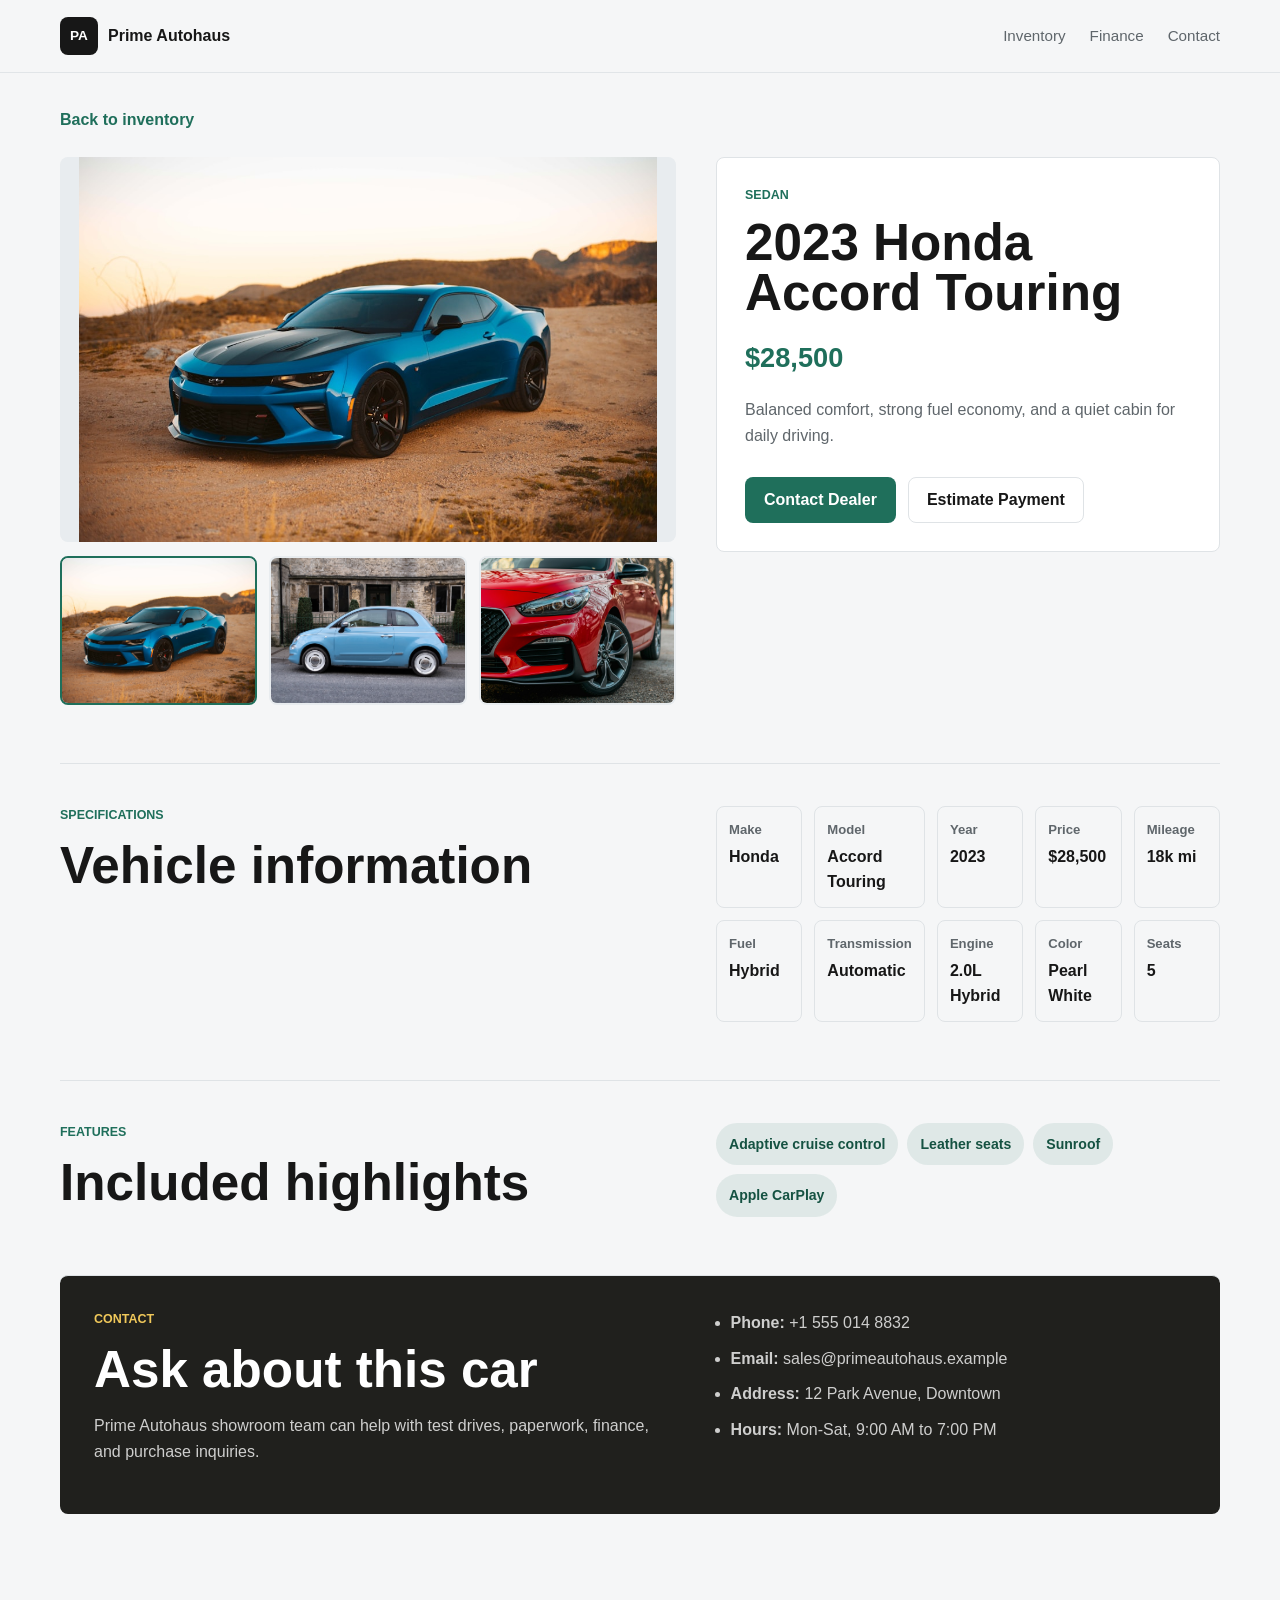
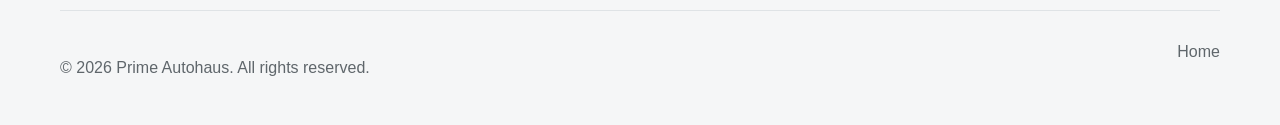
==== details.html @ e76a7cba "added the car details functionality" ====
<!DOCTYPE html>
<html lang="en">
<head>
  <meta charset="UTF-8">
  <meta name="viewport" content="width=device-width, initial-scale=1.0">
  <title>Car Details | Prime Autohaus</title>
  <link rel="stylesheet" href="css/01-base.css">
  <link rel="stylesheet" href="css/02-layout.css">
  <link rel="stylesheet" href="css/03-components.css">
  <link rel="stylesheet" href="css/04-responsive.css">
</head>
<body>
  <header class="site-header">
    <nav class="nav" aria-label="Main navigation">
      <a class="brand" href="index.html" aria-label="Prime Autohaus home">
        <span class="brand-mark">PA</span>
        <span>Prime Autohaus</span>
      </a>
      <div class="nav-links static">
        <a href="index.html#inventory">Inventory</a>
        <a href="index.html#finance">Finance</a>
        <a href="index.html#contact">Contact</a>
      </div>
    </nav>
  </header>

  <main class="details-page">
    <a class="back-link" href="index.html#inventory">Back to inventory</a>

    <section class="details-hero" id="detailsRoot">
      <div class="details-gallery">
        <img class="details-main-image" id="detailsMainImage" src="assets/images/vehicle-sedan.jpg" alt="">
        <div class="details-thumbs" id="detailsThumbs"></div>
      </div>

      <div class="details-summary">
        <p class="eyebrow" id="detailsType">Vehicle</p>
        <h1 id="detailsTitle">Car Details</h1>
        <p class="details-price" id="detailsPrice">$0</p>
        <p id="detailsDescription"></p>
        <div class="details-actions">
          <a class="button primary" href="index.html#contact">Contact Dealer</a>
          <a class="button secondary dark" href="index.html#finance">Estimate Payment</a>
        </div>
      </div>
    </section>

    <section class="details-section">
      <div>
        <p class="eyebrow">Specifications</p>
        <h2>Vehicle information</h2>
      </div>
      <dl class="detail-grid wide" id="detailsSpecs"></dl>
    </section>

    <section class="details-section">
      <div>
        <p class="eyebrow">Features</p>
        <h2>Included highlights</h2>
      </div>
      <div class="feature-list large" id="detailsFeatures"></div>
    </section>

    <section class="details-contact">
      <div>
        <p class="eyebrow">Contact</p>
        <h2>Ask about this car</h2>
        <p>Prime Autohaus showroom team can help with test drives, paperwork, finance, and purchase inquiries.</p>
      </div>
      <ul>
        <li><strong>Phone:</strong> +1 555 014 8832</li>
        <li><strong>Email:</strong> sales@primeautohaus.example</li>
        <li><strong>Address:</strong> 12 Park Avenue, Downtown</li>
        <li><strong>Hours:</strong> Mon-Sat, 9:00 AM to 7:00 PM</li>
      </ul>
    </section>
  </main>

  <footer class="footer">
    <p>&copy; 2026 Prime Autohaus. All rights reserved.</p>
    <a href="index.html">Home</a>
  </footer>

  <script src="js/01-vehicles-data.js"></script>
  <script src="js/09-details-page.js"></script>
</body>
</html>
---- css/01-base.css ----
:root {
  --bg: #f5f6f7;
  --surface: #ffffff;
  --ink: #171717;
  --muted: #5f666b;
  --line: #dfe3e6;
  --accent: #1f6f5b;
  --accent-dark: #155242;
  --warm: #f0c85a;
  --shadow: 0 18px 45px rgba(20, 20, 18, 0.12);
}

* {
  box-sizing: border-box;
}

html {
  scroll-behavior: smooth;
}

body {
  margin: 0;
  color: var(--ink);
  background: var(--bg);
  font-family: Arial, Helvetica, sans-serif;
  line-height: 1.6;
}

body.modal-open {
  overflow: hidden;
}

img {
  display: block;
  max-width: 100%;
}

a {
  color: inherit;
  text-decoration: none;
}

button,
input,
select,
textarea {
  font: inherit;
}

h1,
h2,
h3,
p {
  overflow-wrap: anywhere;
}

h1 {
  max-width: 760px;
  margin: 0;
  font-size: clamp(2.5rem, 7vw, 5.3rem);
  line-height: 0.98;
  letter-spacing: 0;
}

h2 {
  margin: 0;
  font-size: clamp(2rem, 4vw, 3.2rem);
  line-height: 1.08;
  letter-spacing: 0;
}

h3 {
  margin: 0;
  font-size: 1.1rem;
  line-height: 1.25;
}

label {
  display: grid;
  gap: 7px;
  color: var(--muted);
  font-size: 0.9rem;
  font-weight: 700;
}

input,
select,
textarea {
  width: 100%;
  border: 1px solid var(--line);
  border-radius: 8px;
  background: #fff;
  color: var(--ink);
  padding: 12px 13px;
  outline: none;
}

textarea {
  resize: vertical;
}

input:focus,
select:focus,
textarea:focus {
  border-color: var(--accent);
  box-shadow: 0 0 0 3px rgba(31, 111, 91, 0.12);
}
---- css/02-layout.css ----
.site-header {
  position: sticky;
  top: 0;
  z-index: 20;
  border-bottom: 1px solid rgba(223, 227, 230, 0.86);
  background: rgba(245, 246, 247, 0.94);
  backdrop-filter: blur(14px);
}

.nav {
  width: min(1160px, calc(100% - 32px));
  min-height: 72px;
  margin: 0 auto;
  display: flex;
  align-items: center;
  justify-content: space-between;
  gap: 24px;
}

.nav-links {
  display: flex;
  align-items: center;
  gap: 24px;
  color: var(--muted);
  font-size: 0.95rem;
}

.hero {
  position: relative;
  min-height: calc(100vh - 72px);
  display: grid;
  align-items: center;
  overflow: hidden;
  color: #fff;
}

.hero::after {
  content: "";
  position: absolute;
  inset: 0;
  background: linear-gradient(90deg, rgba(0, 0, 0, 0.78), rgba(0, 0, 0, 0.24));
}

.hero-media {
  position: absolute;
  inset: 0;
}

.hero-media img {
  width: 100%;
  height: 100%;
  object-fit: cover;
  object-position: center 58%;
  transform: scale(1.02);
  transition: opacity 0.35s ease, transform 0.7s ease;
}

.hero-media img.is-changing {
  opacity: 0;
  transform: scale(1.08);
}

.hero-content {
  position: relative;
  z-index: 1;
  width: min(1160px, calc(100% - 32px));
  margin: 0 auto;
  padding: 96px 0 130px;
}

.quick-search {
  width: min(1160px, calc(100% - 32px));
  margin: -58px auto 0;
  position: relative;
  z-index: 5;
}

.section {
  width: min(1160px, calc(100% - 32px));
  margin: 0 auto;
  padding: 96px 0;
}

.section-heading {
  max-width: 680px;
  margin-bottom: 34px;
}

.inventory-grid {
  display: grid;
  grid-template-columns: repeat(4, minmax(0, 1fr));
  gap: 26px;
}

.service-grid {
  display: grid;
  grid-template-columns: repeat(3, minmax(0, 1fr));
  gap: 18px;
}

.finance-band {
  display: grid;
  grid-template-columns: 0.9fr 1.1fr;
  gap: 44px;
  align-items: start;
  padding: 74px max(16px, calc((100vw - 1160px) / 2));
  color: #fff;
  background: #20201d;
}

.testimonials {
  display: grid;
  grid-template-columns: 0.9fr 1.1fr;
  gap: 42px;
  align-items: center;
}

.contact-section {
  display: grid;
  grid-template-columns: 0.9fr 1.1fr;
  gap: 54px;
  width: min(1160px, calc(100% - 32px));
  margin: 0 auto;
  padding: 96px 0;
  border-top: 1px solid var(--line);
}

.footer {
  display: flex;
  justify-content: space-between;
  gap: 18px;
  width: min(1160px, calc(100% - 32px));
  margin: 0 auto;
  padding: 28px 0;
  border-top: 1px solid var(--line);
  color: var(--muted);
}

.details-page {
  width: min(1160px, calc(100% - 32px));
  margin: 0 auto;
  padding: 34px 0 96px;
}

.details-hero,
.details-section,
.details-contact {
  display: grid;
  grid-template-columns: 1.1fr 0.9fr;
  gap: 40px;
  align-items: start;
}

.details-section,
.details-contact {
  margin-top: 58px;
  padding-top: 42px;
  border-top: 1px solid var(--line);
}
---- css/03-components.css ----
.brand {
  display: inline-flex;
  align-items: center;
  gap: 10px;
  font-weight: 700;
}

.brand-mark {
  width: 38px;
  height: 38px;
  border-radius: 8px;
  display: grid;
  place-items: center;
  color: #fff;
  background: var(--ink);
  font-size: 0.85rem;
  letter-spacing: 0;
}

.nav-links a:hover,
.nav-links a:focus {
  color: var(--ink);
}

.nav-links.static {
  display: flex;
}

.nav-toggle {
  display: none;
  width: 42px;
  height: 42px;
  border: 1px solid var(--line);
  border-radius: 8px;
  background: var(--surface);
  cursor: pointer;
}

.nav-toggle span {
  display: block;
  width: 18px;
  height: 2px;
  margin: 4px auto;
  background: var(--ink);
}

.eyebrow {
  margin: 0 0 12px;
  color: var(--accent);
  font-size: 0.78rem;
  font-weight: 700;
  text-transform: uppercase;
  letter-spacing: 0;
}

.hero .eyebrow {
  color: var(--warm);
}

.hero-copy {
  max-width: 560px;
  margin: 22px 0 0;
  color: rgba(255, 255, 255, 0.84);
  font-size: 1.1rem;
}

.hero-actions,
.card-actions {
  display: flex;
  flex-wrap: wrap;
  gap: 12px;
  margin-top: 30px;
}

.button {
  min-height: 46px;
  border: 1px solid transparent;
  border-radius: 8px;
  display: inline-flex;
  align-items: center;
  justify-content: center;
  padding: 0 18px;
  cursor: pointer;
  font-weight: 700;
  transition: transform 0.2s ease, background 0.2s ease;
}

.button:hover {
  transform: translateY(-1px);
}

.button.primary {
  color: #fff;
  background: var(--accent);
}

.button.primary:hover {
  background: var(--accent-dark);
}

.button.secondary {
  color: #fff;
  border-color: rgba(255, 255, 255, 0.5);
  background: rgba(255, 255, 255, 0.08);
}

.search-panel {
  display: grid;
  grid-template-columns: 1.3fr repeat(5, 1fr);
  gap: 16px;
  padding: 20px;
  border-radius: 8px;
  background: var(--surface);
  box-shadow: var(--shadow);
}

.section-heading p:not(.eyebrow) {
  margin: 14px 0 0;
  color: var(--muted);
}

.vehicle-card {
  min-height: 100%;
  border: 1px solid var(--line);
  border-radius: 8px;
  overflow: hidden;
  background: var(--surface);
  cursor: pointer;
  transition: transform 0.2s ease, box-shadow 0.2s ease, border-color 0.2s ease;
}

.vehicle-card:hover,
.vehicle-card:focus {
  border-color: rgba(31, 111, 91, 0.45);
  box-shadow: 0 18px 36px rgba(20, 20, 18, 0.1);
  outline: none;
  transform: translateY(-3px);
}

.vehicle-image-wrap {
  position: relative;
  overflow: hidden;
  background: #e8ecef;
}

.vehicle-image-wrap::after {
  content: "";
  position: absolute;
  inset: auto 0 0;
  height: 42%;
  background: linear-gradient(180deg, rgba(0, 0, 0, 0), rgba(0, 0, 0, 0.38));
  pointer-events: none;
}

.vehicle-image-wrap img {
  width: 100%;
  aspect-ratio: 16 / 10;
  object-fit: cover;
  transform: scale(1.01);
  transition: transform 0.35s ease;
}

.vehicle-card:hover .vehicle-image-wrap img,
.vehicle-card:focus .vehicle-image-wrap img {
  transform: scale(1.06);
}

.vehicle-badge {
  position: absolute;
  left: 14px;
  bottom: 14px;
  z-index: 1;
  border-radius: 999px;
  padding: 6px 10px;
  color: #fff;
  background: rgba(23, 23, 23, 0.76);
  font-size: 0.78rem;
  font-weight: 800;
}

.vehicle-body {
  display: grid;
  gap: 14px;
  padding: 18px;
}

.vehicle-top {
  display: flex;
  justify-content: space-between;
  gap: 14px;
  align-items: start;
}

.price {
  color: var(--accent);
  font-weight: 800;
  white-space: nowrap;
}

.vehicle-meta {
  display: flex;
  flex-wrap: wrap;
  gap: 8px;
  margin: 0;
  padding: 0;
  list-style: none;
}

.vehicle-meta li {
  border: 1px solid var(--line);
  border-radius: 999px;
  padding: 5px 9px;
  color: var(--muted);
  font-size: 0.85rem;
}

.vehicle-card p {
  color: var(--muted);
  margin: 0;
}

.vehicle-body > p {
  min-height: 52px;
}

.card-actions {
  margin-top: 2px;
}

.card-actions .button {
  flex: 1;
  min-width: 130px;
}

.card-actions .secondary {
  color: var(--ink);
  border-color: var(--line);
  background: var(--surface);
}

.empty-state {
  color: var(--muted);
  border: 1px dashed var(--line);
  border-radius: 8px;
  padding: 24px;
  background: var(--surface);
}

.services {
  border-top: 1px solid var(--line);
}

.service-item {
  border-top: 2px solid var(--ink);
  padding-top: 18px;
}

.service-item span {
  color: var(--accent);
  font-weight: 800;
}

.service-item p {
  color: var(--muted);
}

.finance-band p {
  color: rgba(255, 255, 255, 0.72);
}

.finance-form {
  display: grid;
  grid-template-columns: repeat(3, 1fr);
  gap: 14px;
}

.finance-form label,
.finance-form output {
  color: rgba(255, 255, 255, 0.78);
}

.finance-form button,
.finance-form output {
  grid-column: span 3;
}

.finance-form output {
  min-height: 46px;
  border: 1px solid rgba(255, 255, 255, 0.18);
  border-radius: 8px;
  display: grid;
  place-items: center;
  padding: 12px;
  background: rgba(255, 255, 255, 0.07);
  font-weight: 700;
}

.testimonial-copy p:last-child {
  color: var(--muted);
}

.testimonials img {
  width: 100%;
  max-height: 440px;
  border-radius: 8px;
  object-fit: cover;
}

.contact-copy p,
.contact-copy li,
.form-note {
  color: var(--muted);
}

.contact-copy ul {
  display: grid;
  gap: 8px;
  margin: 24px 0 0;
  padding-left: 18px;
}

.contact-form {
  display: grid;
  gap: 15px;
  border: 1px solid var(--line);
  border-radius: 8px;
  padding: 22px;
  background: var(--surface);
}

.form-note {
  margin: 0;
  min-height: 24px;
}

.modal {
  position: fixed;
  inset: 0;
  z-index: 50;
  display: none;
  padding: 24px;
}

.modal.open {
  display: grid;
  place-items: center;
}

.modal-backdrop {
  position: absolute;
  inset: 0;
  background: rgba(0, 0, 0, 0.62);
}

.modal-panel {
  position: relative;
  z-index: 1;
  width: min(980px, 100%);
  max-height: calc(100vh - 48px);
  display: grid;
  grid-template-columns: 0.95fr 1.05fr;
  overflow: auto;
  border-radius: 8px;
  background: var(--surface);
  box-shadow: 0 28px 80px rgba(0, 0, 0, 0.3);
}

.modal-panel > img {
  width: 100%;
  height: 100%;
  min-height: 520px;
  object-fit: contain;
  object-position: center;
  padding: 14px;
  background: #e8ecef;
}

.modal-content {
  padding: 30px;
}

.modal-close {
  position: absolute;
  top: 14px;
  right: 14px;
  z-index: 2;
  width: 40px;
  height: 40px;
  border: 0;
  border-radius: 8px;
  color: var(--ink);
  background: rgba(255, 255, 255, 0.92);
  cursor: pointer;
  font-size: 1.6rem;
  line-height: 1;
}

.modal-price {
  margin: 14px 0;
  color: var(--accent);
  font-size: 1.45rem;
  font-weight: 800;
}

.modal-content > p:not(.eyebrow):not(.modal-price) {
  color: var(--muted);
}

.detail-grid {
  display: grid;
  grid-template-columns: repeat(2, 1fr);
  gap: 12px;
  margin: 24px 0;
}

.detail-grid div {
  border: 1px solid var(--line);
  border-radius: 8px;
  padding: 12px;
}

.detail-grid dt {
  color: var(--muted);
  font-size: 0.82rem;
  font-weight: 700;
}

.detail-grid dd {
  margin: 4px 0 0;
  font-weight: 800;
}

.feature-list {
  display: flex;
  flex-wrap: wrap;
  gap: 9px;
}

.feature-list span {
  border-radius: 999px;
  padding: 8px 11px;
  color: var(--accent-dark);
  background: rgba(31, 111, 91, 0.1);
  font-size: 0.88rem;
  font-weight: 700;
}

.modal-actions {
  display: flex;
  gap: 12px;
  margin-top: 26px;
}

.button.dark {
  color: var(--ink);
  border-color: var(--line);
  background: var(--surface);
}

.back-link {
  display: inline-flex;
  margin-bottom: 24px;
  color: var(--accent);
  font-weight: 800;
}

.details-gallery {
  display: grid;
  gap: 14px;
}

.details-main-image {
  width: 100%;
  aspect-ratio: 16 / 10;
  border-radius: 8px;
  object-fit: contain;
  background: #e8ecef;
}

.details-thumbs {
  display: grid;
  grid-template-columns: repeat(3, 1fr);
  gap: 12px;
}

.thumb-button {
  border: 2px solid transparent;
  border-radius: 8px;
  padding: 0;
  overflow: hidden;
  background: #e8ecef;
  cursor: pointer;
}

.thumb-button.active {
  border-color: var(--accent);
}

.thumb-button img {
  width: 100%;
  aspect-ratio: 4 / 3;
  object-fit: cover;
}

.details-summary {
  border: 1px solid var(--line);
  border-radius: 8px;
  padding: 28px;
  background: var(--surface);
}

.details-summary h1 {
  font-size: clamp(2.1rem, 4vw, 3.8rem);
}

.details-price {
  margin: 18px 0;
  color: var(--accent);
  font-size: 1.7rem;
  font-weight: 800;
}

.details-summary p:not(.eyebrow):not(.details-price),
.details-contact p,
.details-contact li {
  color: var(--muted);
}

.details-actions {
  display: flex;
  flex-wrap: wrap;
  gap: 12px;
  margin-top: 28px;
}

.detail-grid.wide {
  grid-template-columns: repeat(5, 1fr);
  margin: 0;
}

.feature-list.large span {
  padding: 10px 13px;
}

.details-contact {
  border-radius: 8px;
  padding: 34px;
  color: #fff;
  background: #20201d;
}

.details-contact .eyebrow {
  color: var(--warm);
}

.details-contact p,
.details-contact li {
  color: rgba(255, 255, 255, 0.78);
}

.details-contact ul {
  display: grid;
  gap: 10px;
  margin: 0;
  padding-left: 18px;
}
---- css/04-responsive.css ----
@media (max-width: 1180px) {
  .inventory-grid {
    grid-template-columns: repeat(3, minmax(0, 1fr));
  }

  .search-panel {
    grid-template-columns: repeat(3, 1fr);
  }

  .detail-grid.wide {
    grid-template-columns: repeat(3, 1fr);
  }
}

@media (max-width: 980px) {
  .inventory-grid {
    grid-template-columns: repeat(2, minmax(0, 1fr));
  }

  .modal-panel {
    grid-template-columns: 1fr;
  }

  .modal-panel > img {
    min-height: 300px;
    max-height: 360px;
    height: auto;
  }

  .details-hero,
  .details-section,
  .details-contact {
    grid-template-columns: 1fr;
  }
}

@media (max-width: 860px) {
  .nav {
    min-height: 66px;
  }

  .nav-toggle {
    display: block;
  }

  .nav-links {
    position: absolute;
    top: 66px;
    left: 16px;
    right: 16px;
    display: none;
    flex-direction: column;
    align-items: stretch;
    gap: 0;
    border: 1px solid var(--line);
    border-radius: 8px;
    background: var(--surface);
    box-shadow: var(--shadow);
  }

  .nav-links.open {
    display: flex;
  }

  .nav-links.static {
    position: static;
    display: flex;
    flex-direction: row;
    border: 0;
    box-shadow: none;
    background: transparent;
  }

  .nav-links a {
    padding: 14px 16px;
    border-bottom: 1px solid var(--line);
  }

  .nav-links.static a {
    padding: 0;
    border-bottom: 0;
  }

  .nav-links a:last-child {
    border-bottom: 0;
  }

  .hero {
    min-height: 690px;
  }

  .hero::after {
    background: rgba(0, 0, 0, 0.63);
  }

  .hero-content {
    padding: 74px 0 118px;
  }

  .search-panel,
  .inventory-grid,
  .service-grid,
  .finance-band,
  .testimonials,
  .contact-section {
    grid-template-columns: 1fr;
  }

  .search-panel {
    grid-template-columns: repeat(2, 1fr);
  }

  .finance-form {
    grid-template-columns: 1fr;
  }

  .finance-form button,
  .finance-form output {
    grid-column: span 1;
  }

  .section,
  .contact-section {
    padding: 72px 0;
  }
}

@media (max-width: 540px) {
  .hero-actions,
  .card-actions,
  .details-actions,
  .footer {
    flex-direction: column;
  }

  .button {
    width: 100%;
  }

  .search-panel {
    padding: 16px;
  }

  .vehicle-image-wrap img {
    aspect-ratio: 4 / 3;
  }

  .vehicle-body {
    padding: 16px;
  }

  .vehicle-top {
    display: grid;
    gap: 4px;
  }

  .price {
    white-space: normal;
  }

  .inventory-grid {
    grid-template-columns: 1fr;
  }

  .search-panel,
  .detail-grid.wide,
  .details-thumbs {
    grid-template-columns: 1fr;
  }

  .details-summary,
  .details-contact {
    padding: 22px;
  }

  .modal {
    padding: 12px;
  }

  .modal-content {
    padding: 22px;
  }

  .modal-panel > img {
    min-height: 230px;
    max-height: 260px;
    padding: 10px;
  }

  .detail-grid,
  .modal-actions {
    grid-template-columns: 1fr;
    flex-direction: column;
  }
}
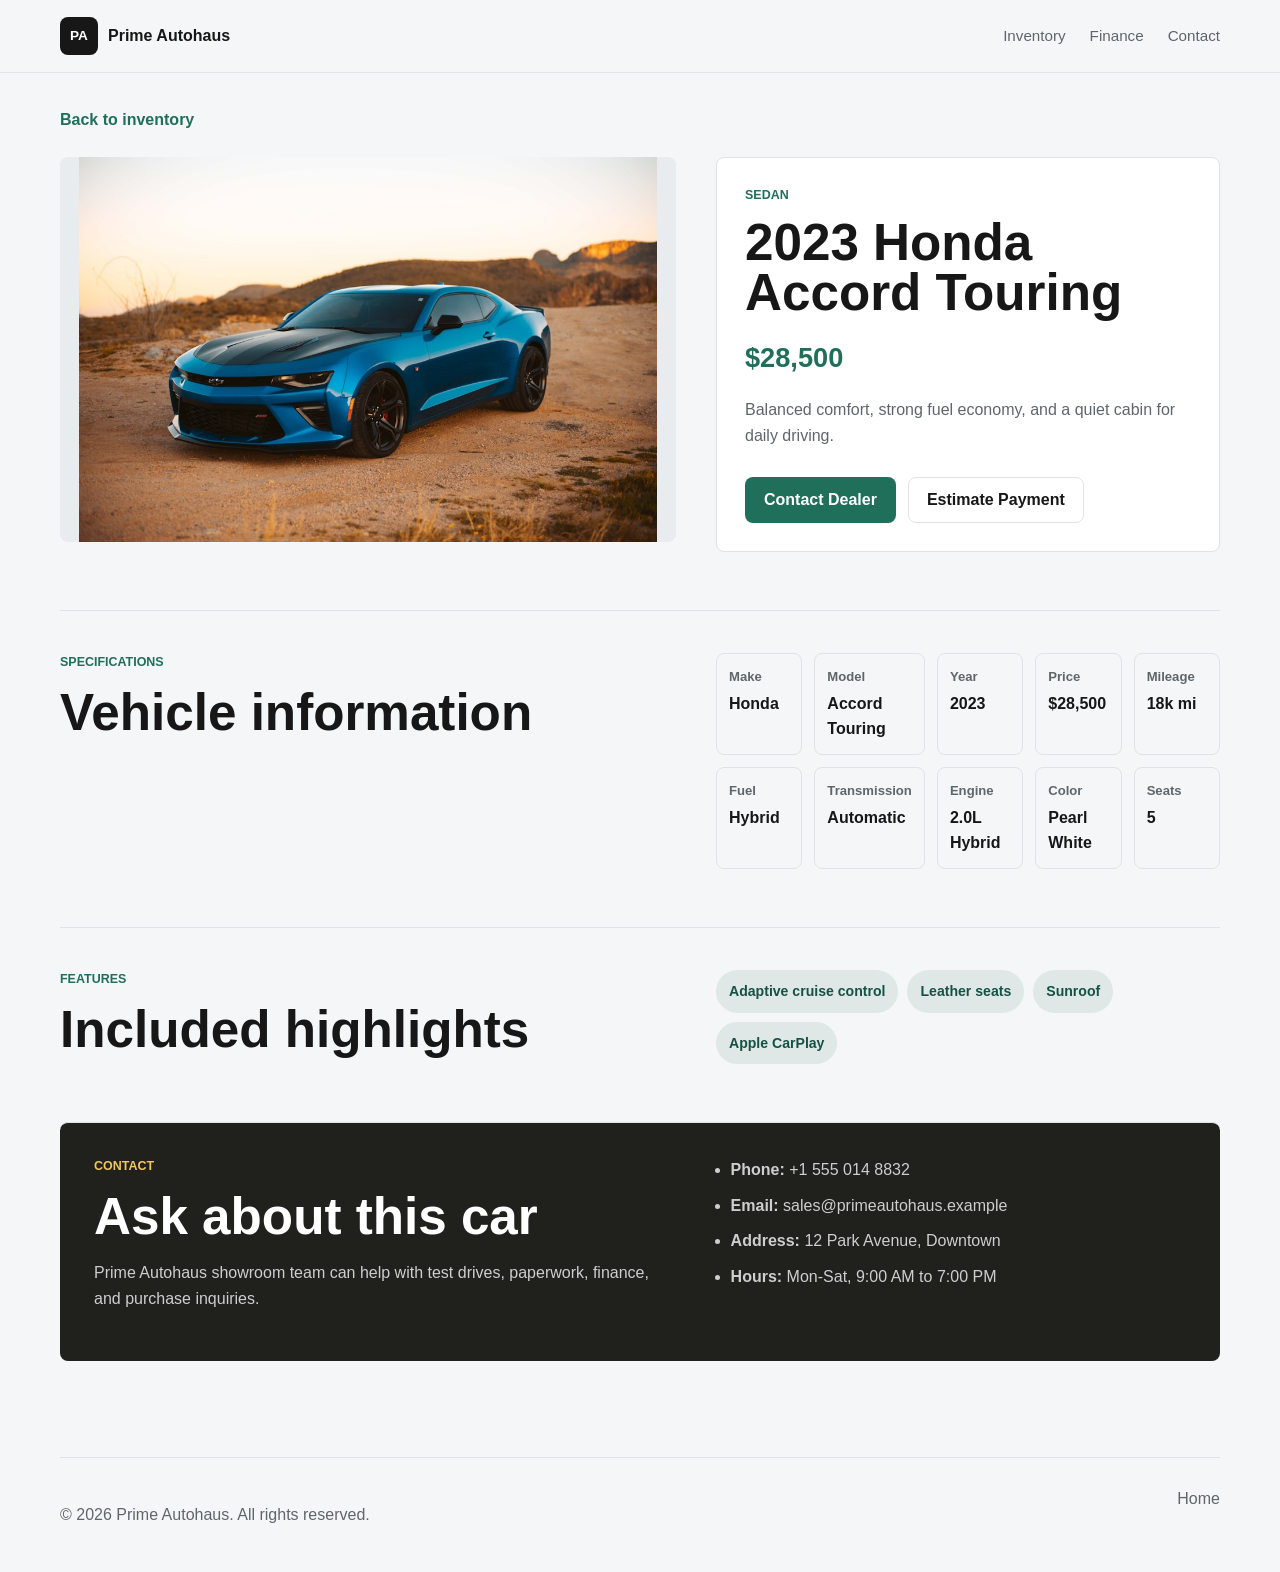
==== commit 46309d88: "modify the car comapre functionality" ====
--- a/details.html
+++ b/details.html
@@ -6,8 +6,16 @@
   <title>Car Details | Prime Autohaus</title>
   <link rel="stylesheet" href="css/01-base.css">
   <link rel="stylesheet" href="css/02-layout.css">
-  <link rel="stylesheet" href="css/03-components.css">
-  <link rel="stylesheet" href="css/04-responsive.css">
+  <link rel="stylesheet" href="css/03-header.css">
+  <link rel="stylesheet" href="css/04-buttons.css">
+  <link rel="stylesheet" href="css/05-hero.css">
+  <link rel="stylesheet" href="css/06-search.css">
+  <link rel="stylesheet" href="css/07-inventory.css">
+  <link rel="stylesheet" href="css/08-sections.css">
+  <link rel="stylesheet" href="css/09-forms.css">
+  <link rel="stylesheet" href="css/10-details.css">
+  <link rel="stylesheet" href="css/11-compare.css">
+  <link rel="stylesheet" href="css/12-responsive.css">
 </head>
 <body>
   <header class="site-header">
@@ -30,7 +38,7 @@
     <section class="details-hero" id="detailsRoot">
       <div class="details-gallery">
         <img class="details-main-image" id="detailsMainImage" src="assets/images/vehicle-sedan.jpg" alt="">
-        <div class="details-thumbs" id="detailsThumbs"></div>
+
       </div>
 
       <div class="details-summary">
--- a/css/03-header.css
+++ b/css/03-header.css
@@ -0,0 +1,45 @@
+.brand {
+  display: inline-flex;
+  align-items: center;
+  gap: 10px;
+  font-weight: 700;
+}
+
+.brand-mark {
+  width: 38px;
+  height: 38px;
+  border-radius: 8px;
+  display: grid;
+  place-items: center;
+  color: #fff;
+  background: var(--ink);
+  font-size: 0.85rem;
+  letter-spacing: 0;
+}
+
+.nav-links a:hover,
+.nav-links a:focus {
+  color: var(--ink);
+}
+
+.nav-links.static {
+  display: flex;
+}
+
+.nav-toggle {
+  display: none;
+  width: 42px;
+  height: 42px;
+  border: 1px solid var(--line);
+  border-radius: 8px;
+  background: var(--surface);
+  cursor: pointer;
+}
+
+.nav-toggle span {
+  display: block;
+  width: 18px;
+  height: 2px;
+  margin: 4px auto;
+  background: var(--ink);
+}
--- a/css/04-buttons.css
+++ b/css/04-buttons.css
@@ -0,0 +1,37 @@
+.button {
+  min-height: 46px;
+  border: 1px solid transparent;
+  border-radius: 8px;
+  display: inline-flex;
+  align-items: center;
+  justify-content: center;
+  padding: 0 18px;
+  cursor: pointer;
+  font-weight: 700;
+  transition: transform 0.2s ease, background 0.2s ease;
+}
+
+.button:hover {
+  transform: translateY(-1px);
+}
+
+.button.primary {
+  color: #fff;
+  background: var(--accent);
+}
+
+.button.primary:hover {
+  background: var(--accent-dark);
+}
+
+.button.secondary {
+  color: #fff;
+  border-color: rgba(255, 255, 255, 0.5);
+  background: rgba(255, 255, 255, 0.08);
+}
+
+.button.dark {
+  color: var(--ink);
+  border-color: var(--line);
+  background: var(--surface);
+}
--- a/css/05-hero.css
+++ b/css/05-hero.css
@@ -0,0 +1,60 @@
+.eyebrow {
+  margin: 0 0 12px;
+  color: var(--accent);
+  font-size: 0.78rem;
+  font-weight: 700;
+  text-transform: uppercase;
+  letter-spacing: 0;
+}
+
+.hero .eyebrow {
+  color: var(--warm);
+}
+
+.hero-banner {
+  max-width: 820px;
+}
+
+.hero-tagline {
+  max-width: 560px;
+  margin: 22px 0 0;
+  color: rgba(255, 255, 255, 0.84);
+  font-size: 1.1rem;
+}
+
+.hero-actions,
+.card-actions {
+  display: flex;
+  flex-wrap: wrap;
+  gap: 12px;
+  margin-top: 30px;
+}
+
+.carousel-status {
+  display: inline-flex;
+  align-items: center;
+  gap: 10px;
+  margin-top: 36px;
+  border-radius: 999px;
+  padding: 10px 12px;
+  color: rgba(255, 255, 255, 0.82);
+  background: rgba(0, 0, 0, 0.28);
+}
+
+.carousel-label {
+  font-size: 0.86rem;
+  font-weight: 800;
+}
+
+.carousel-dot {
+  width: 9px;
+  height: 9px;
+  border-radius: 999px;
+  background: rgba(255, 255, 255, 0.42);
+  transition: width 0.2s ease, background 0.2s ease;
+}
+
+.carousel-dot.active {
+  width: 28px;
+  background: var(--warm);
+}
--- a/css/06-search.css
+++ b/css/06-search.css
@@ -0,0 +1,9 @@
+.search-panel {
+  display: grid;
+  grid-template-columns: 1.3fr repeat(5, 1fr);
+  gap: 16px;
+  padding: 20px;
+  border-radius: 8px;
+  background: var(--surface);
+  box-shadow: var(--shadow);
+}
--- a/css/07-inventory.css
+++ b/css/07-inventory.css
@@ -0,0 +1,148 @@
+.section-heading p:not(.eyebrow) {
+  margin: 14px 0 0;
+  color: var(--muted);
+}
+
+.vehicle-card {
+  min-height: 100%;
+  border: 1px solid var(--line);
+  border-radius: 8px;
+  overflow: hidden;
+  background: var(--surface);
+  cursor: pointer;
+  transition: transform 0.2s ease, box-shadow 0.2s ease, border-color 0.2s ease;
+}
+
+.vehicle-card:hover,
+.vehicle-card:focus {
+  border-color: rgba(31, 111, 91, 0.45);
+  box-shadow: 0 18px 36px rgba(20, 20, 18, 0.1);
+  outline: none;
+  transform: translateY(-3px);
+}
+
+.vehicle-image-wrap {
+  position: relative;
+  overflow: hidden;
+  background: #e8ecef;
+}
+
+.vehicle-image-wrap::after {
+  content: "";
+  position: absolute;
+  inset: auto 0 0;
+  height: 42%;
+  background: linear-gradient(180deg, rgba(0, 0, 0, 0), rgba(0, 0, 0, 0.38));
+  pointer-events: none;
+}
+
+.vehicle-image-wrap img {
+  width: 100%;
+  aspect-ratio: 16 / 10;
+  object-fit: cover;
+  transform: scale(1.01);
+  transition: transform 0.35s ease;
+}
+
+.vehicle-card:hover .vehicle-image-wrap img,
+.vehicle-card:focus .vehicle-image-wrap img {
+  transform: scale(1.06);
+}
+
+.vehicle-badge {
+  position: absolute;
+  left: 14px;
+  bottom: 14px;
+  z-index: 1;
+  border-radius: 999px;
+  padding: 6px 10px;
+  color: #fff;
+  background: rgba(23, 23, 23, 0.76);
+  font-size: 0.78rem;
+  font-weight: 800;
+}
+
+.vehicle-body {
+  display: grid;
+  gap: 14px;
+  padding: 18px;
+}
+
+.vehicle-top {
+  display: flex;
+  justify-content: space-between;
+  gap: 14px;
+  align-items: start;
+}
+
+.price {
+  color: var(--accent);
+  font-weight: 800;
+  white-space: nowrap;
+}
+
+.vehicle-meta {
+  display: flex;
+  flex-wrap: wrap;
+  gap: 8px;
+  margin: 0;
+  padding: 0;
+  list-style: none;
+}
+
+.vehicle-meta li {
+  border: 1px solid var(--line);
+  border-radius: 999px;
+  padding: 5px 9px;
+  color: var(--muted);
+  font-size: 0.85rem;
+}
+
+.vehicle-card p {
+  color: var(--muted);
+  margin: 0;
+}
+
+.vehicle-body > p {
+  min-height: 52px;
+}
+
+.card-actions {
+  margin-top: 2px;
+}
+
+.card-actions .button {
+  flex: 1;
+  min-width: 130px;
+}
+
+.card-actions .secondary {
+  color: var(--ink);
+  border-color: var(--line);
+  background: var(--surface);
+}
+
+.compare-toggle {
+  width: 100%;
+  min-height: 42px;
+  border: 1px solid var(--line);
+  border-radius: 8px;
+  color: var(--ink);
+  background: #f7f9f9;
+  cursor: pointer;
+  font-weight: 800;
+}
+
+.compare-toggle.selected {
+  color: #fff;
+  border-color: var(--accent);
+  background: var(--accent);
+}
+
+.empty-state {
+  color: var(--muted);
+  border: 1px dashed var(--line);
+  border-radius: 8px;
+  padding: 24px;
+  background: var(--surface);
+}
--- a/css/08-sections.css
+++ b/css/08-sections.css
@@ -0,0 +1,56 @@
+.services,
+.about-section {
+  border-top: 1px solid var(--line);
+}
+
+.about-grid {
+  display: grid;
+  grid-template-columns: repeat(3, 1fr);
+  gap: 18px;
+}
+
+.about-grid article {
+  border: 1px solid var(--line);
+  border-radius: 8px;
+  padding: 22px;
+  background: var(--surface);
+}
+
+.about-grid strong {
+  display: block;
+  color: var(--accent);
+  font-size: 2.2rem;
+  line-height: 1;
+}
+
+.about-grid span {
+  display: block;
+  margin-top: 10px;
+  color: var(--muted);
+  font-weight: 700;
+}
+
+.service-item {
+  border-top: 2px solid var(--ink);
+  padding-top: 18px;
+}
+
+.service-item span {
+  color: var(--accent);
+  font-weight: 800;
+}
+
+.service-item p {
+  color: var(--muted);
+}
+
+.testimonial-copy p:last-child {
+  color: var(--muted);
+}
+
+.testimonials img {
+  width: 100%;
+  max-height: 440px;
+  border-radius: 8px;
+  object-fit: cover;
+}
--- a/css/09-forms.css
+++ b/css/09-forms.css
@@ -0,0 +1,57 @@
+.finance-band p {
+  color: rgba(255, 255, 255, 0.72);
+}
+
+.finance-form {
+  display: grid;
+  grid-template-columns: repeat(3, 1fr);
+  gap: 14px;
+}
+
+.finance-form label,
+.finance-form output {
+  color: rgba(255, 255, 255, 0.78);
+}
+
+.finance-form button,
+.finance-form output {
+  grid-column: span 3;
+}
+
+.finance-form output {
+  min-height: 46px;
+  border: 1px solid rgba(255, 255, 255, 0.18);
+  border-radius: 8px;
+  display: grid;
+  place-items: center;
+  padding: 12px;
+  background: rgba(255, 255, 255, 0.07);
+  font-weight: 700;
+}
+
+.contact-copy p,
+.contact-copy li,
+.form-note {
+  color: var(--muted);
+}
+
+.contact-copy ul {
+  display: grid;
+  gap: 8px;
+  margin: 24px 0 0;
+  padding-left: 18px;
+}
+
+.contact-form {
+  display: grid;
+  gap: 15px;
+  border: 1px solid var(--line);
+  border-radius: 8px;
+  padding: 22px;
+  background: var(--surface);
+}
+
+.form-note {
+  margin: 0;
+  min-height: 24px;
+}
--- a/css/10-details.css
+++ b/css/10-details.css
@@ -0,0 +1,146 @@
+.back-link {
+  display: inline-flex;
+  margin-bottom: 24px;
+  color: var(--accent);
+  font-weight: 800;
+}
+
+.details-gallery {
+  display: grid;
+  gap: 14px;
+}
+
+.details-main-image {
+  width: 100%;
+  aspect-ratio: 16 / 10;
+  border-radius: 8px;
+  object-fit: contain;
+  background: #e8ecef;
+}
+
+.details-thumbs {
+  display: grid;
+  grid-template-columns: repeat(3, 1fr);
+  gap: 12px;
+}
+
+.thumb-button {
+  border: 2px solid transparent;
+  border-radius: 8px;
+  padding: 0;
+  overflow: hidden;
+  background: #e8ecef;
+  cursor: pointer;
+}
+
+.thumb-button.active {
+  border-color: var(--accent);
+}
+
+.thumb-button img {
+  width: 100%;
+  aspect-ratio: 4 / 3;
+  object-fit: cover;
+}
+
+.details-summary {
+  border: 1px solid var(--line);
+  border-radius: 8px;
+  padding: 28px;
+  background: var(--surface);
+}
+
+.details-summary h1 {
+  font-size: clamp(2.1rem, 4vw, 3.8rem);
+}
+
+.details-price {
+  margin: 18px 0;
+  color: var(--accent);
+  font-size: 1.7rem;
+  font-weight: 800;
+}
+
+.details-summary p:not(.eyebrow):not(.details-price),
+.details-contact p,
+.details-contact li {
+  color: var(--muted);
+}
+
+.details-actions {
+  display: flex;
+  flex-wrap: wrap;
+  gap: 12px;
+  margin-top: 28px;
+}
+
+.detail-grid {
+  display: grid;
+  grid-template-columns: repeat(2, 1fr);
+  gap: 12px;
+  margin: 24px 0;
+}
+
+.detail-grid.wide {
+  grid-template-columns: repeat(5, 1fr);
+  margin: 0;
+}
+
+.detail-grid div {
+  border: 1px solid var(--line);
+  border-radius: 8px;
+  padding: 12px;
+}
+
+.detail-grid dt {
+  color: var(--muted);
+  font-size: 0.82rem;
+  font-weight: 700;
+}
+
+.detail-grid dd {
+  margin: 4px 0 0;
+  font-weight: 800;
+}
+
+.feature-list {
+  display: flex;
+  flex-wrap: wrap;
+  gap: 9px;
+}
+
+.feature-list span {
+  border-radius: 999px;
+  padding: 8px 11px;
+  color: var(--accent-dark);
+  background: rgba(31, 111, 91, 0.1);
+  font-size: 0.88rem;
+  font-weight: 700;
+}
+
+.feature-list.large span {
+  padding: 10px 13px;
+}
+
+.details-contact {
+  border-radius: 8px;
+  padding: 34px;
+  color: #fff;
+  background: #20201d;
+}
+
+.details-contact .eyebrow {
+  color: var(--warm);
+}
+
+.details-contact p,
+.details-contact li {
+  color: rgba(255, 255, 255, 0.78);
+}
+
+.details-contact ul {
+  display: grid;
+  gap: 10px;
+  margin: 0;
+  padding-left: 18px;
+}
--- a/css/11-compare.css
+++ b/css/11-compare.css
@@ -0,0 +1,140 @@
+.modal {
+  position: fixed;
+  inset: 0;
+  z-index: 50;
+  display: none;
+  padding: 24px;
+}
+
+.modal.open {
+  display: grid;
+  place-items: center;
+}
+
+.modal-backdrop {
+  position: absolute;
+  inset: 0;
+  background: rgba(0, 0, 0, 0.62);
+}
+
+.modal-close {
+  position: absolute;
+  top: 14px;
+  right: 14px;
+  z-index: 2;
+  width: 40px;
+  height: 40px;
+  border: 0;
+  border-radius: 8px;
+  color: var(--ink);
+  background: rgba(255, 255, 255, 0.92);
+  cursor: pointer;
+  font-size: 1.6rem;
+  line-height: 1;
+}
+
+.compare-bar {
+  position: fixed;
+  left: 50%;
+  bottom: 20px;
+  z-index: 45;
+  width: min(720px, calc(100% - 32px));
+  display: flex;
+  align-items: center;
+  justify-content: space-between;
+  gap: 16px;
+  border: 1px solid rgba(255, 255, 255, 0.2);
+  border-radius: 8px;
+  padding: 14px;
+  color: #fff;
+  background: rgba(23, 23, 23, 0.94);
+  box-shadow: 0 18px 44px rgba(0, 0, 0, 0.24);
+  transform: translateX(-50%);
+}
+
+.compare-bar p {
+  margin: 0;
+}
+
+.compare-actions {
+  display: flex;
+  gap: 10px;
+}
+
+.compare-actions .button {
+  min-height: 40px;
+}
+
+.compare-actions .button:disabled {
+  cursor: not-allowed;
+  opacity: 0.55;
+}
+
+.compare-modal {
+  padding: 24px;
+}
+
+.compare-panel {
+  position: relative;
+  z-index: 1;
+  width: min(1120px, 100%);
+  max-height: calc(100vh - 48px);
+  overflow: auto;
+  border-radius: 8px;
+  background: var(--surface);
+  box-shadow: 0 28px 80px rgba(0, 0, 0, 0.3);
+}
+
+.compare-header {
+  padding: 28px 28px 0;
+}
+
+.compare-header p:not(.eyebrow) {
+  color: var(--muted);
+}
+
+.compare-table-wrap {
+  overflow-x: auto;
+  padding: 24px 28px 28px;
+}
+
+.compare-table {
+  width: 100%;
+  min-width: 760px;
+  border-collapse: collapse;
+}
+
+.compare-table th,
+.compare-table td {
+  border: 1px solid var(--line);
+  padding: 14px;
+  text-align: left;
+  vertical-align: top;
+}
+
+.compare-table thead th {
+  background: #f7f9f9;
+}
+
+.compare-table th:first-child {
+  width: 150px;
+}
+
+.compare-table img {
+  width: 170px;
+  aspect-ratio: 16 / 10;
+  border-radius: 8px;
+  display: block;
+  margin-bottom: 10px;
+  object-fit: cover;
+}
+
+.compare-table span {
+  display: block;
+  font-weight: 800;
+}
+
+.compare-table a {
+  color: var(--accent);
+  font-weight: 800;
+}
--- a/css/12-responsive.css
+++ b/css/12-responsive.css
@@ -0,0 +1,186 @@
+@media (max-width: 1180px) {
+  .inventory-grid {
+    grid-template-columns: repeat(3, minmax(0, 1fr));
+  }
+
+  .search-panel {
+    grid-template-columns: repeat(3, 1fr);
+  }
+
+  .detail-grid.wide {
+    grid-template-columns: repeat(3, 1fr);
+  }
+}
+
+@media (max-width: 980px) {
+  .inventory-grid {
+    grid-template-columns: repeat(2, minmax(0, 1fr));
+  }
+
+  .details-hero,
+  .details-section,
+  .details-contact {
+    grid-template-columns: 1fr;
+  }
+}
+
+@media (max-width: 860px) {
+  .nav {
+    min-height: 66px;
+  }
+
+  .nav-toggle {
+    display: block;
+  }
+
+  .nav-links {
+    position: absolute;
+    top: 66px;
+    left: 16px;
+    right: 16px;
+    display: none;
+    flex-direction: column;
+    align-items: stretch;
+    gap: 0;
+    border: 1px solid var(--line);
+    border-radius: 8px;
+    background: var(--surface);
+    box-shadow: var(--shadow);
+  }
+
+  .nav-links.open {
+    display: flex;
+  }
+
+  .nav-links.static {
+    position: static;
+    display: flex;
+    flex-direction: row;
+    border: 0;
+    box-shadow: none;
+    background: transparent;
+  }
+
+  .nav-links a {
+    padding: 14px 16px;
+    border-bottom: 1px solid var(--line);
+  }
+
+  .nav-links.static a {
+    padding: 0;
+    border-bottom: 0;
+  }
+
+  .nav-links a:last-child {
+    border-bottom: 0;
+  }
+
+  .hero {
+    min-height: 690px;
+  }
+
+  .hero::after {
+    background: rgba(0, 0, 0, 0.63);
+  }
+
+  .hero-content {
+    padding: 74px 0 118px;
+  }
+
+  .search-panel,
+  .inventory-grid,
+  .about-grid,
+  .service-grid,
+  .finance-band,
+  .testimonials,
+  .contact-section {
+    grid-template-columns: 1fr;
+  }
+
+  .search-panel {
+    grid-template-columns: repeat(2, 1fr);
+  }
+
+  .finance-form {
+    grid-template-columns: 1fr;
+  }
+
+  .finance-form button,
+  .finance-form output {
+    grid-column: span 1;
+  }
+
+  .section,
+  .contact-section {
+    padding: 72px 0;
+  }
+}
+
+@media (max-width: 540px) {
+  .hero-actions,
+  .card-actions,
+  .details-actions,
+  .footer {
+    flex-direction: column;
+  }
+
+  .button {
+    width: 100%;
+  }
+
+  .search-panel {
+    padding: 16px;
+  }
+
+  .vehicle-image-wrap img {
+    aspect-ratio: 4 / 3;
+  }
+
+  .vehicle-body {
+    padding: 16px;
+  }
+
+  .vehicle-top {
+    display: grid;
+    gap: 4px;
+  }
+
+  .price {
+    white-space: normal;
+  }
+
+  .inventory-grid {
+    grid-template-columns: 1fr;
+  }
+
+  .search-panel,
+  .detail-grid.wide,
+  .details-thumbs,
+  .about-grid {
+    grid-template-columns: 1fr;
+  }
+
+  .details-summary,
+  .details-contact {
+    padding: 22px;
+  }
+
+  .modal {
+    padding: 12px;
+  }
+
+  .compare-bar {
+    align-items: stretch;
+    flex-direction: column;
+  }
+
+  .compare-actions {
+    flex-direction: column;
+  }
+
+  .compare-header,
+  .compare-table-wrap {
+    padding-left: 18px;
+    padding-right: 18px;
+  }
+}
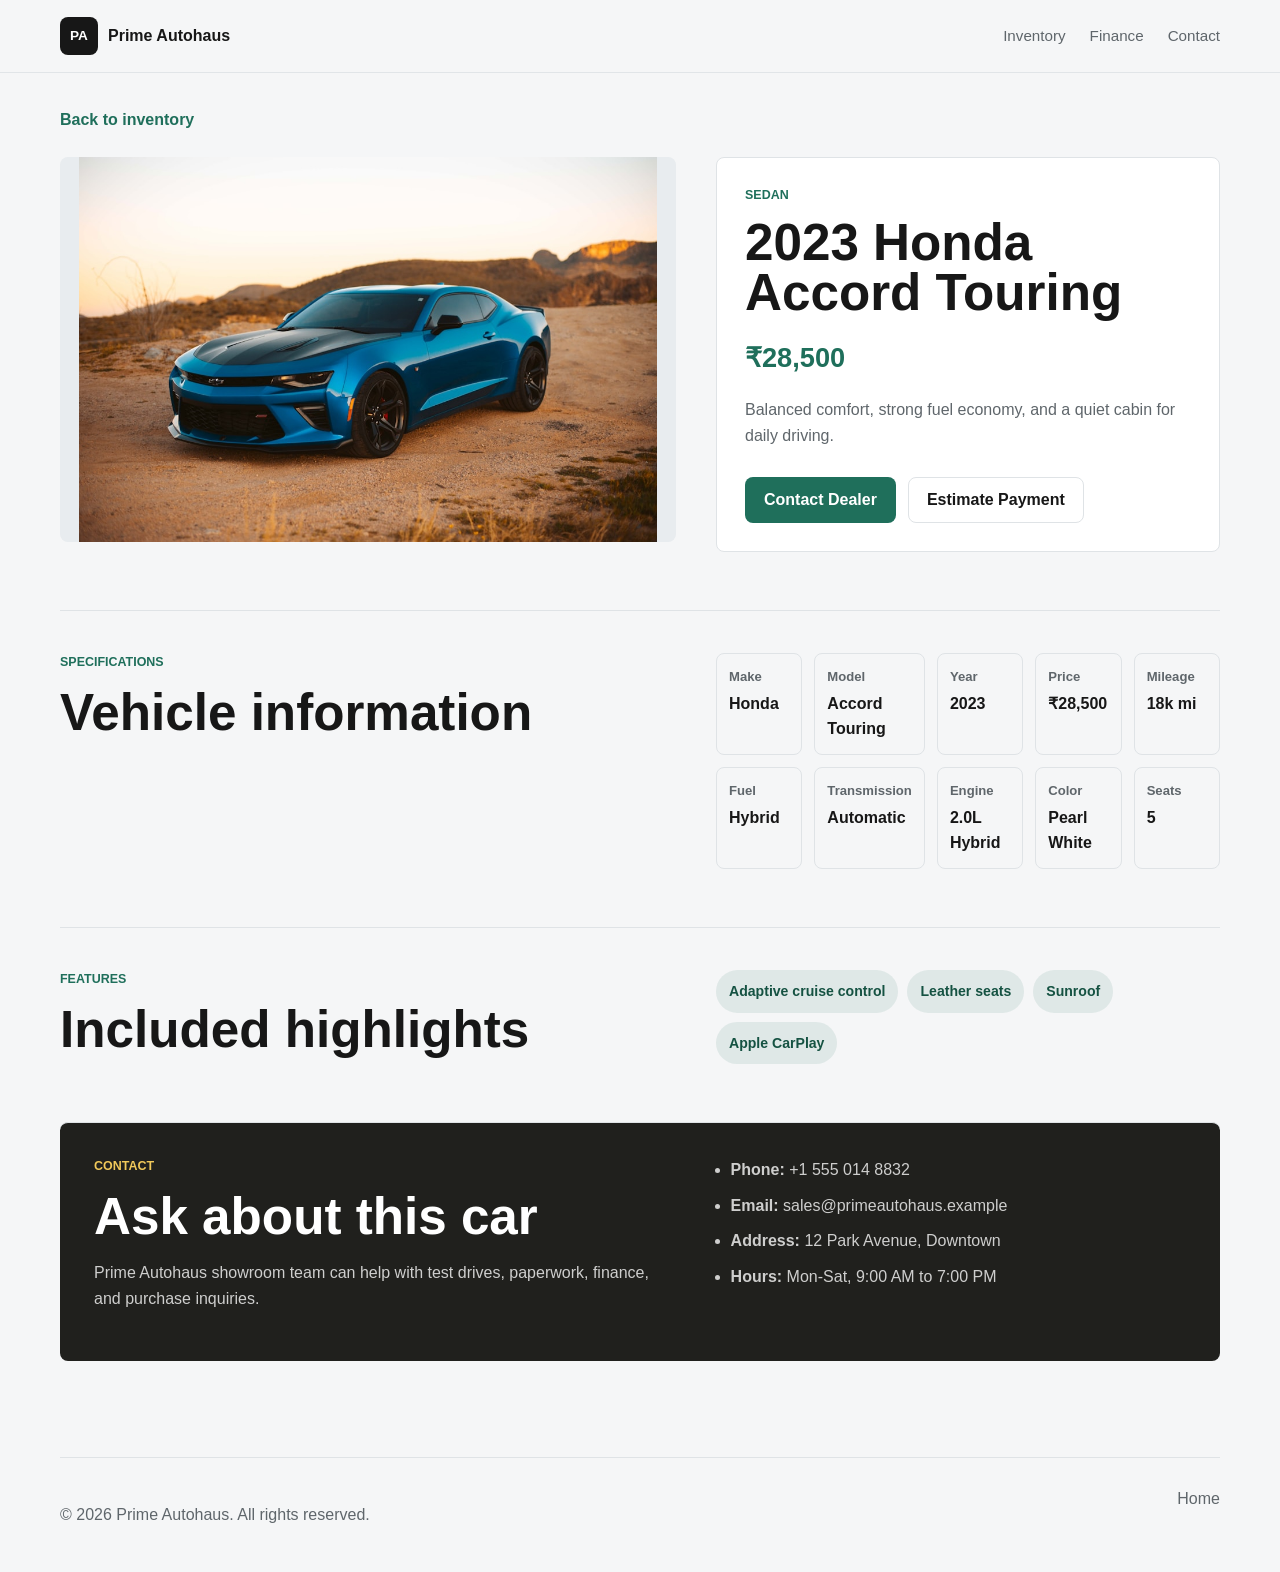
==== commit 9fcdd228: "final complete the project" ====
--- a/details.html
+++ b/details.html
@@ -44,7 +44,7 @@
       <div class="details-summary">
         <p class="eyebrow" id="detailsType">Vehicle</p>
         <h1 id="detailsTitle">Car Details</h1>
-        <p class="details-price" id="detailsPrice">$0</p>
+        <p class="details-price" id="detailsPrice">₹0</p>
         <p id="detailsDescription"></p>
         <div class="details-actions">
           <a class="button primary" href="index.html#contact">Contact Dealer</a>
